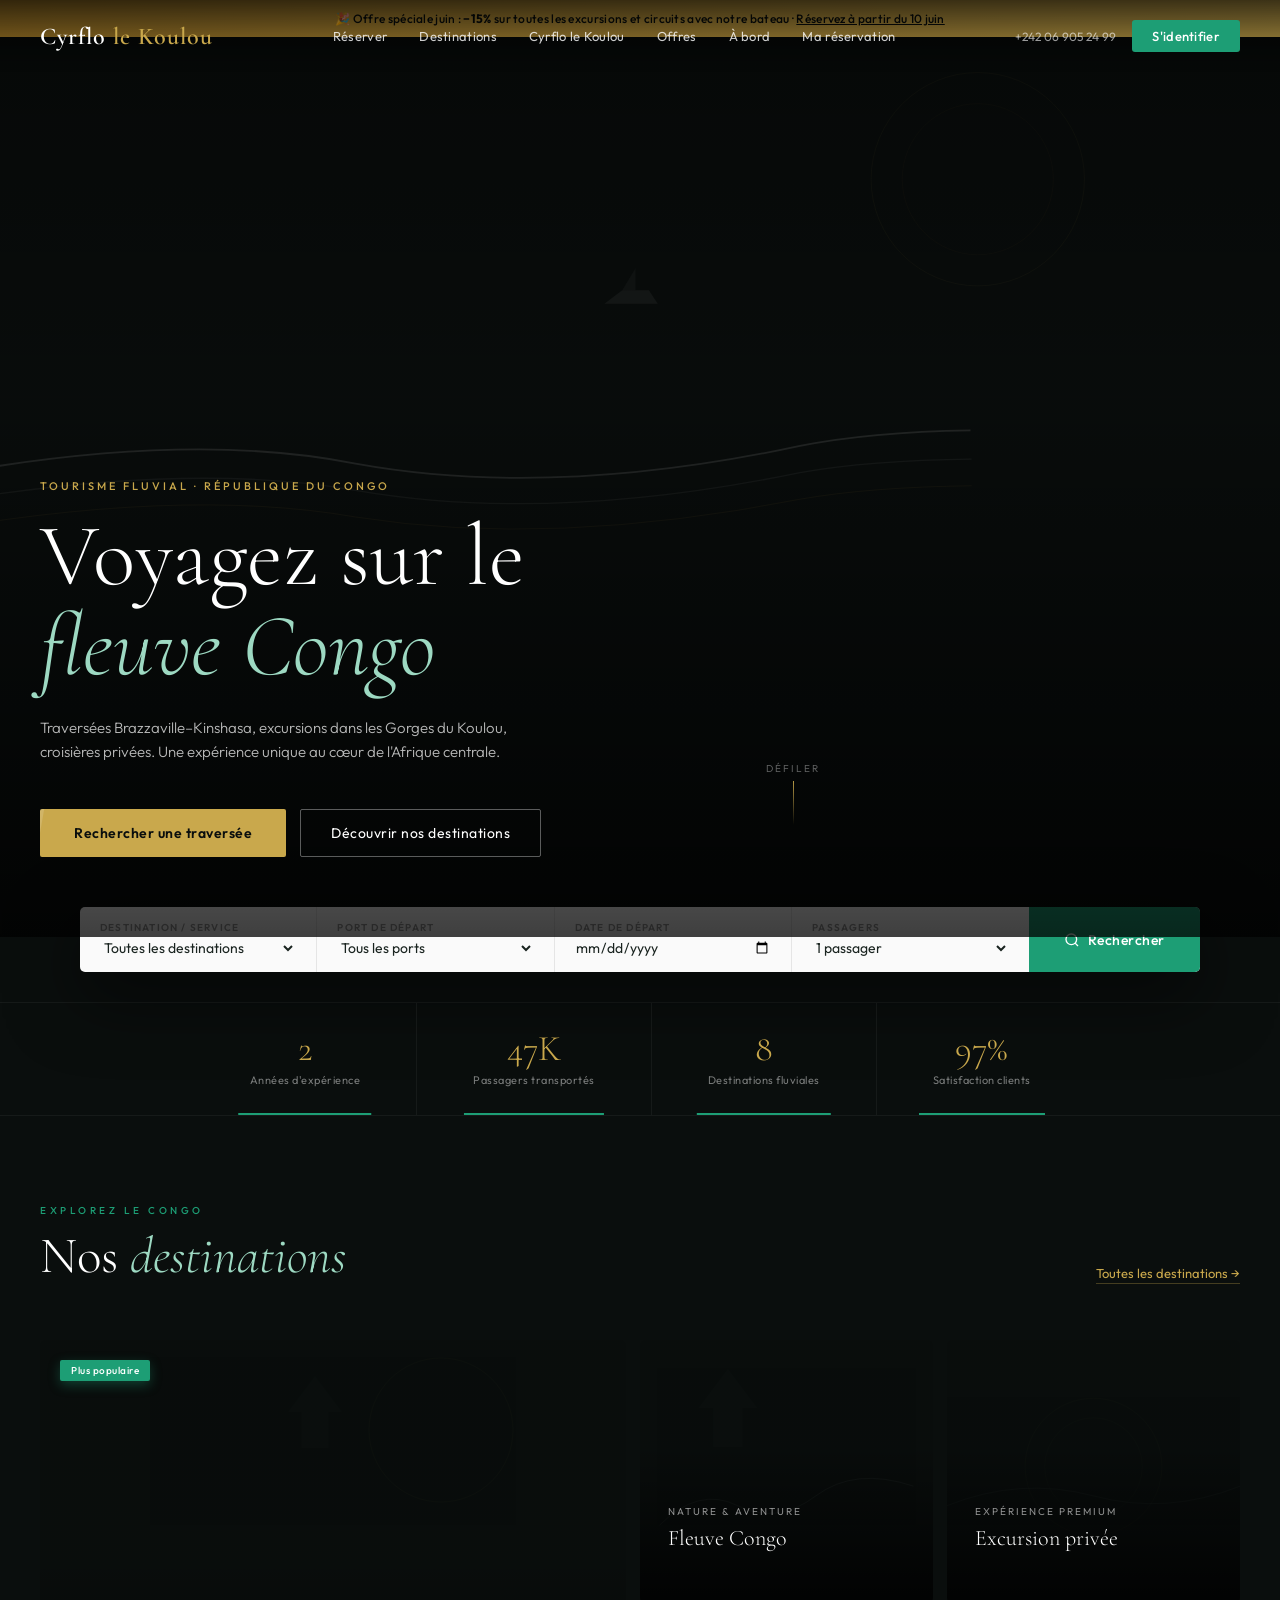
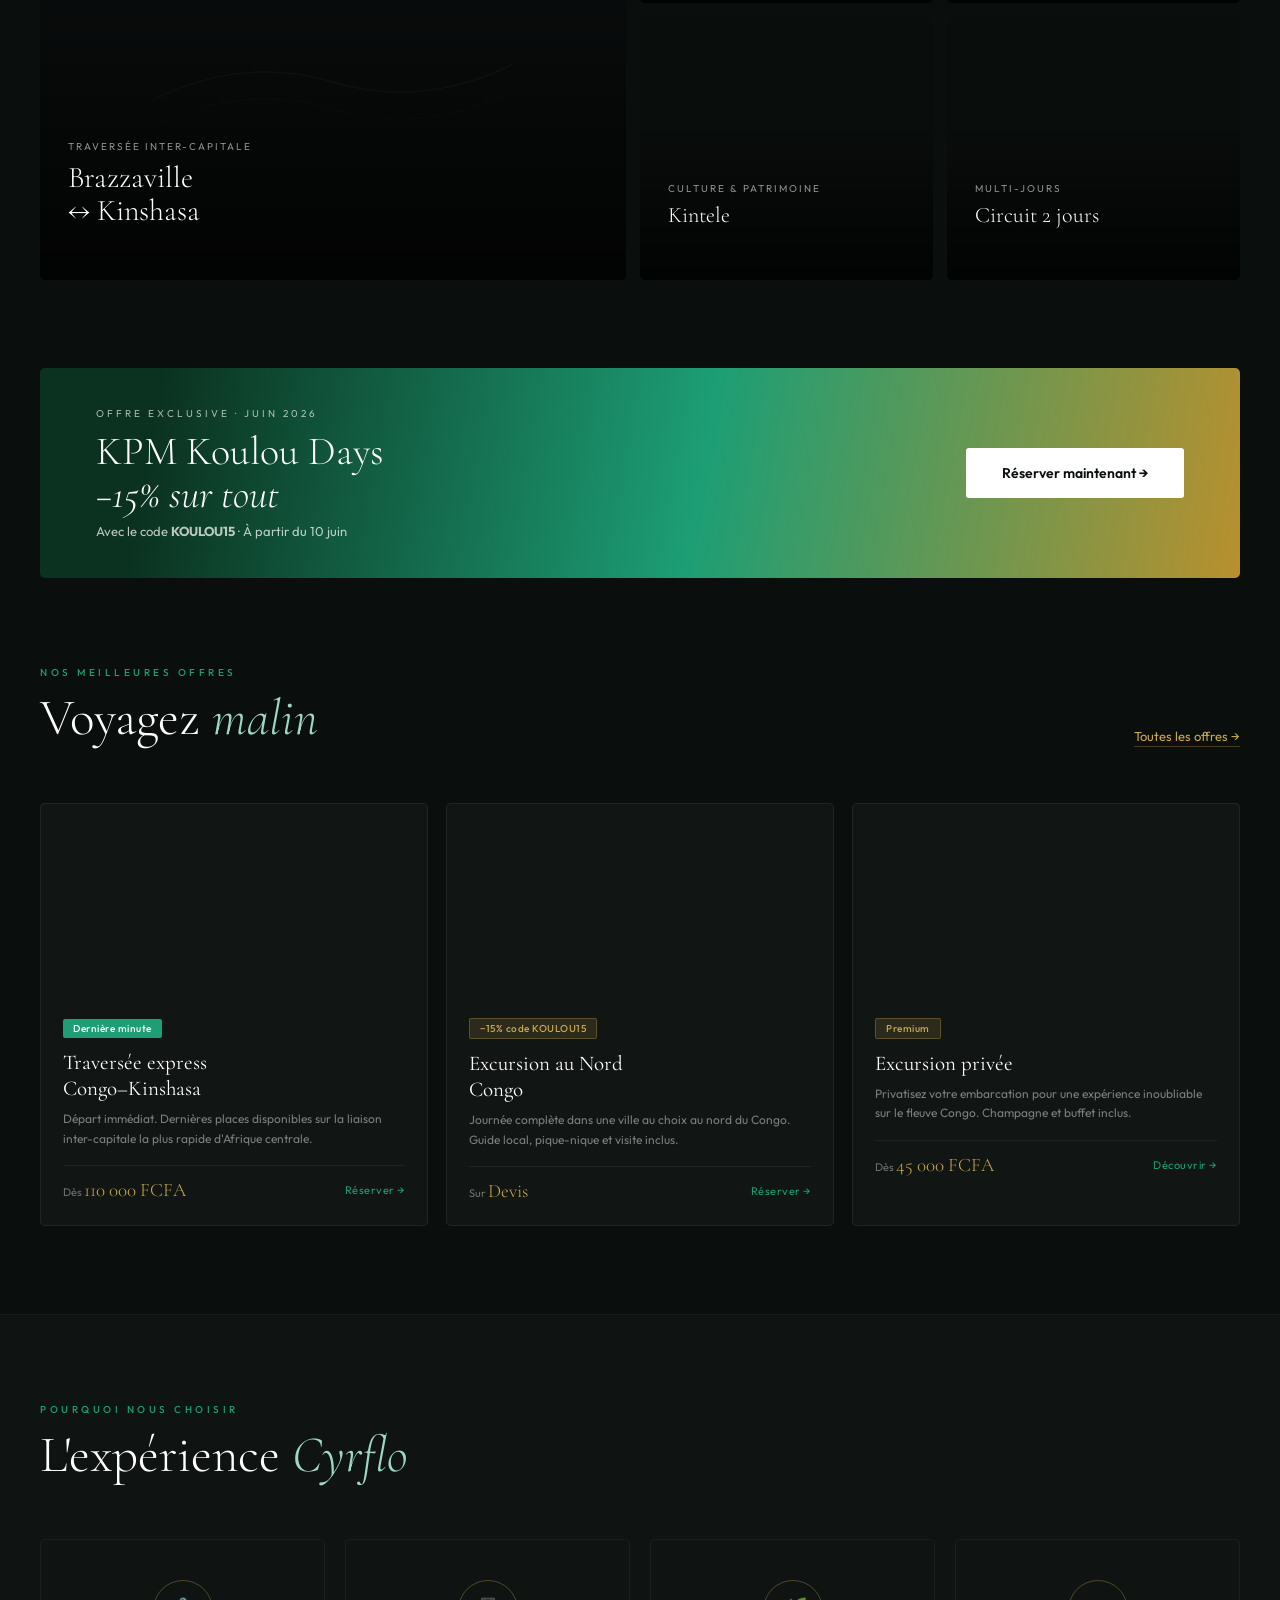
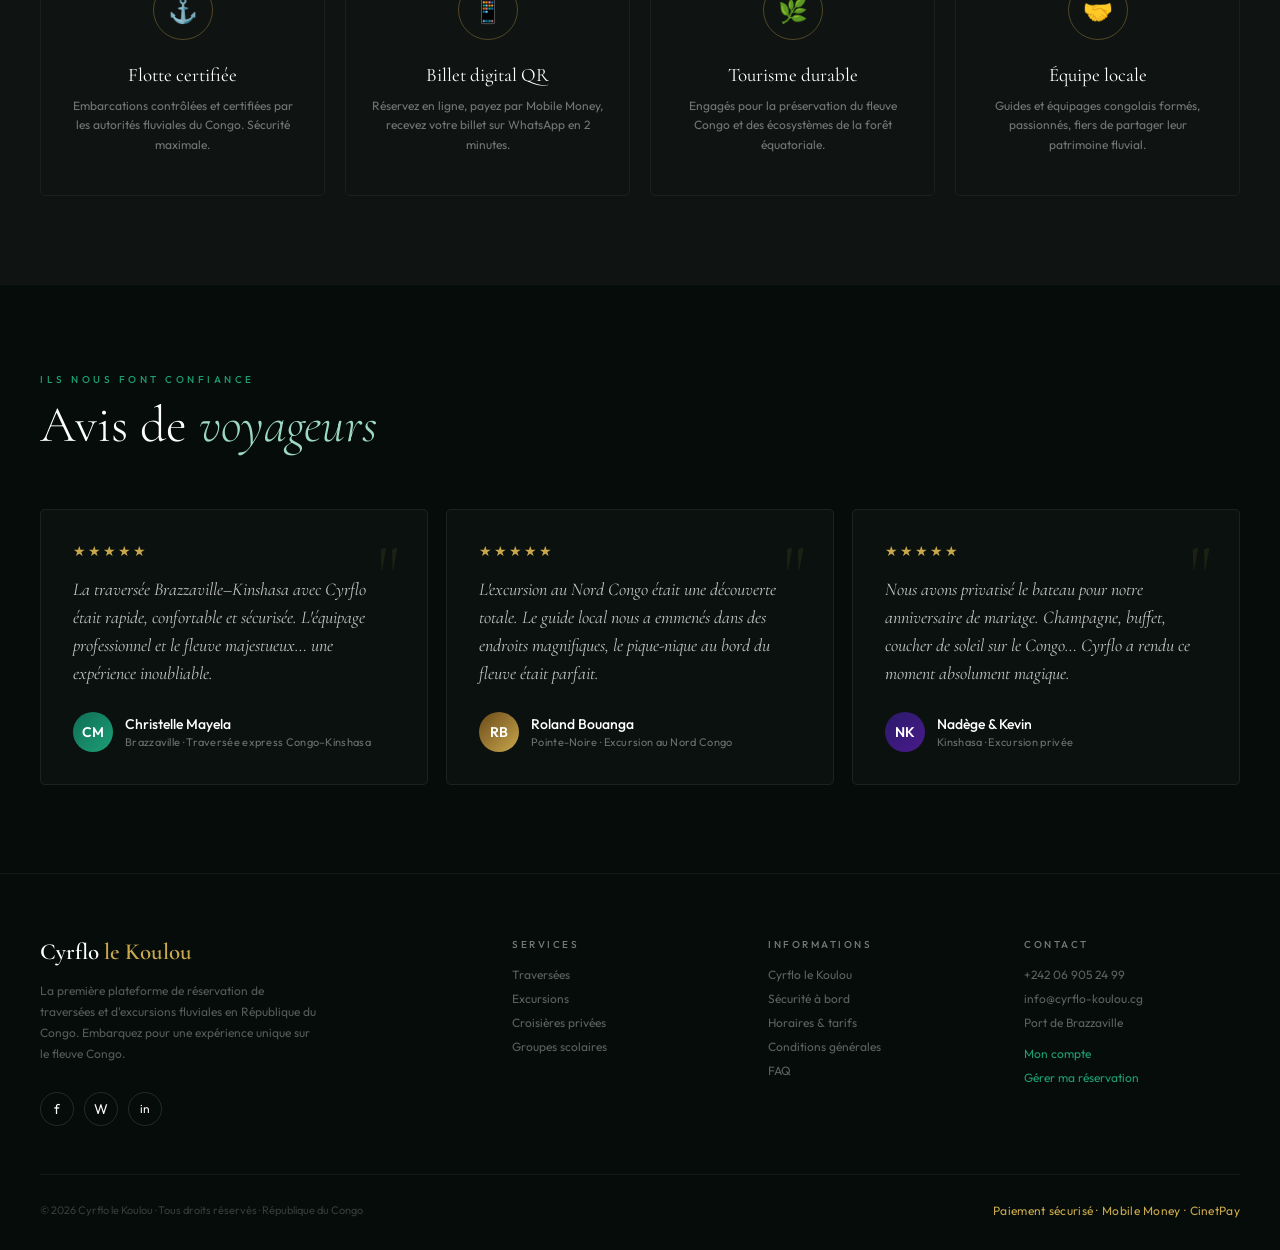
==== cyrflo_optimise.html @ 3a395dd5 "Add files via upload" ====
<!DOCTYPE html>
<html lang="fr">
<head>
<meta charset="UTF-8">
<meta name="viewport" content="width=device-width, initial-scale=1.0">
<title>Cyrflo le Koulou — Tourisme Fluvial · République du Congo</title>
<link href="https://fonts.googleapis.com/css2?family=Cormorant+Garamond:ital,wght@0,300;0,400;0,600;1,300;1,400&family=Outfit:wght@300;400;500;600&display=swap" rel="stylesheet">
<style>
:root {
  --green: #1D9E75;
  --green-dark: #0F6E56;
  --gold: #c9a84c;
  --gold-light: #e0bf6a;
  --dark: #0a0e0d;
  --darker: #060c09;
  --white: #ffffff;
  --muted: rgba(255,255,255,0.5);
}

*{margin:0;padding:0;box-sizing:border-box}
html{font-size:16px;scroll-behavior:smooth}
body{font-family:'Outfit',sans-serif;background:var(--dark);color:var(--white);overflow-x:hidden}

/* ── RIBBON ─────────────────────────────────────── */
.ribbon{
  background:linear-gradient(90deg,#a87e28,var(--gold),#a87e28);
  background-size:200% 100%;
  animation:ribbonShimmer 3s linear infinite;
  color:var(--dark);
  text-align:center;
  padding:11px;
  font-size:12px;
  font-weight:500;
  letter-spacing:0.3px;
}
.ribbon a{color:var(--dark);text-decoration:underline;cursor:pointer}
@keyframes ribbonShimmer{0%{background-position:200% 0}100%{background-position:-200% 0}}

/* ── NAV ─────────────────────────────────────────── */
.nav{
  position:fixed;top:0;left:0;right:0;z-index:100;
  display:flex;align-items:center;justify-content:space-between;
  padding:0 2.5rem;height:72px;
  background:linear-gradient(to bottom,rgba(0,0,0,0.7) 0%,transparent 100%);
  transition:background 0.4s, backdrop-filter 0.4s;
}
.nav.scrolled{background:rgba(10,14,13,0.96);backdrop-filter:blur(14px);-webkit-backdrop-filter:blur(14px);border-bottom:1px solid rgba(255,255,255,0.07)}
.nav-logo{font-family:'Cormorant Garamond',serif;font-size:24px;font-weight:600;letter-spacing:1px;color:#fff}
.nav-logo span{color:var(--gold)}
.nav-links{display:flex;gap:2rem}
.nav-link{
  color:rgba(255,255,255,0.8);font-size:13px;font-weight:400;cursor:pointer;
  letter-spacing:0.3px;border:none;background:none;padding:6px 0;
  position:relative;font-family:'Outfit',sans-serif;
  transition:color 0.2s;
}
.nav-link::after{
  content:'';position:absolute;bottom:0;left:0;right:0;
  height:1px;background:var(--gold);
  transform:scaleX(0);transform-origin:left;
  transition:transform 0.25s ease;
}
.nav-link:hover{color:#fff}
.nav-link:hover::after{transform:scaleX(1)}
.nav-right{display:flex;align-items:center;gap:1rem}
.nav-cta{
  background:var(--green);color:#fff;border:none;
  padding:8px 20px;border-radius:3px;font-size:13px;font-weight:500;
  cursor:pointer;font-family:'Outfit',sans-serif;letter-spacing:0.3px;
  transition:background 0.2s, transform 0.15s;
}
.nav-cta:hover{background:var(--green-dark);transform:translateY(-1px)}
.nav-tel{color:rgba(255,255,255,0.6);font-size:12px}

/* ── HERO ────────────────────────────────────────── */
.hero{
  position:relative;height:100vh;min-height:640px;
  display:flex;flex-direction:column;justify-content:flex-end;
  padding-bottom:5rem;overflow:hidden;
}



/* soft fade on left edge to blend into green */


.hero-bg{
  position:absolute;inset:0;
  background-image:url("images/image_07.png");
  background-size:cover;
  background-position:center 40%;
  z-index:0;
}

/* Animated noise/grain overlay */
.hero-grain{
  position:absolute;inset:0;z-index:1;opacity:0.04;
  background-image:url("images/bg_pattern_1.svg");
  animation:grainAnim 0.4s steps(1) infinite;
}
@keyframes grainAnim{
  0%{transform:translate(0,0)}
  10%{transform:translate(-2%,-3%)}
  20%{transform:translate(3%,1%)}
  30%{transform:translate(-1%,4%)}
  40%{transform:translate(4%,-2%)}
  50%{transform:translate(-3%,3%)}
  60%{transform:translate(2%,-4%)}
  70%{transform:translate(-4%,2%)}
  80%{transform:translate(3%,-1%)}
  90%{transform:translate(-2%,4%)}
  100%{transform:translate(0,0)}
}

/* Animated SVG river lines */
.hero-rivers{position:absolute;inset:0;z-index:1;pointer-events:none}
.river-path{
  stroke-dasharray:1200;
  stroke-dashoffset:1200;
  animation:drawRiver 3s ease forwards;
}
.river-path:nth-child(2){animation-delay:0.4s}
.river-path:nth-child(3){animation-delay:0.8s}
@keyframes drawRiver{to{stroke-dashoffset:0}}

.hero-overlay{
  position:absolute;inset:0;z-index:2;
  background:linear-gradient(to bottom,rgba(0,0,0,0.4) 0%,rgba(0,0,0,0.15) 40%,rgba(0,0,0,0.75) 100%);
}

/* Floating particles */
.particles{position:absolute;inset:0;z-index:2;pointer-events:none;overflow:hidden}
.particle{
  position:absolute;border-radius:50%;
  background:var(--gold);opacity:0;
  animation:floatUp var(--dur,8s) ease-in var(--delay,0s) infinite;
}
@keyframes floatUp{
  0%{opacity:0;transform:translateY(0) scale(0)}
  10%{opacity:0.6}
  90%{opacity:0.1}
  100%{opacity:0;transform:translateY(-100vh) scale(1.5)}
}


.hero-content{position:relative;z-index:3;padding:0 2.5rem;max-width:860px}
.hero-photo-col img{
  width:100%;height:100%;object-fit:cover;object-position:center 20%;
  display:block;
}
.hero-photo-col::before{
  content:'';position:absolute;inset:0;z-index:1;
  background:linear-gradient(to right, rgba(7,25,15,0.85) 0%, rgba(7,25,15,0.1) 35%, transparent 100%);
}
.hero-photo-col::after{
  content:'';position:absolute;inset:0;z-index:1;
  background:linear-gradient(to bottom, rgba(7,25,15,0.4) 0%, transparent 30%, rgba(7,25,15,0.55) 100%);
}

.hero-eyebrow{
  font-size:11px;font-weight:500;letter-spacing:3px;text-transform:uppercase;
  color:var(--gold);margin-bottom:1.2rem;
  opacity:0;animation:fadeUp 0.8s 0.3s ease forwards;
}
.hero-title{
  font-family:'Cormorant Garamond',serif;
  font-size:clamp(48px,7vw,88px);font-weight:300;line-height:1.02;
  color:#fff;margin-bottom:1.5rem;
  opacity:0;animation:fadeUp 0.9s 0.5s ease forwards;
}
.hero-title em{font-style:italic;color:#9dd9c2}
.hero-sub{
  font-size:15px;color:rgba(255,255,255,0.72);font-weight:300;
  margin-bottom:2.75rem;max-width:500px;line-height:1.65;
  opacity:0;animation:fadeUp 0.9s 0.7s ease forwards;
}
.hero-btns{
  display:flex;gap:14px;align-items:center;
  opacity:0;animation:fadeUp 0.9s 0.9s ease forwards;
}
.btn-hero-primary{
  background:var(--gold);color:var(--dark);border:none;
  padding:15px 34px;font-size:14px;font-weight:600;cursor:pointer;
  font-family:'Outfit',sans-serif;letter-spacing:0.5px;
  border-radius:2px;transition:all 0.25s;position:relative;overflow:hidden;
}
.btn-hero-primary::before{
  content:'';position:absolute;inset:0;
  background:rgba(255,255,255,0.15);
  transform:translateX(-100%) skewX(-10deg);
  transition:transform 0.35s ease;
}
.btn-hero-primary:hover::before{transform:translateX(110%) skewX(-10deg)}
.btn-hero-primary:hover{background:var(--gold-light);transform:translateY(-2px);box-shadow:0 8px 24px rgba(201,168,76,0.35)}
.btn-hero-ghost{
  background:transparent;color:#fff;
  border:1px solid rgba(255,255,255,0.35);
  padding:14px 30px;font-size:14px;font-weight:400;cursor:pointer;
  font-family:'Outfit',sans-serif;letter-spacing:0.5px;
  border-radius:2px;transition:all 0.25s;
}
.btn-hero-ghost:hover{border-color:#fff;background:rgba(255,255,255,0.07);transform:translateY(-2px)}

@keyframes fadeUp{from{opacity:0;transform:translateY(24px)}to{opacity:1;transform:translateY(0)}}

.scroll-hint{
  position:absolute;bottom:2rem;right:2.5rem;z-index:4;
  display:flex;flex-direction:column;align-items:center;gap:6px;
  color:rgba(255,255,255,0.35);font-size:10px;letter-spacing:2px;text-transform:uppercase;
  animation:fadeUp 1s 1.2s ease both;
}
.scroll-line{
  width:1px;height:44px;
  background:linear-gradient(to bottom,rgba(201,168,76,0.9),transparent);
  animation:scrollAnim 2s ease-in-out infinite;
}
@keyframes scrollAnim{
  0%{transform:scaleY(0);transform-origin:top}
  49%{transform:scaleY(1);transform-origin:top}
  50%{transform:scaleY(1);transform-origin:bottom}
  100%{transform:scaleY(0);transform-origin:bottom}
}

/* ── SEARCH BAR ──────────────────────────────────── */
#searchSection{background:var(--dark);padding:0 2.5rem}
.search-wrap{transform:translateY(-30px)}
.search-bar{
  background:rgba(255,255,255,0.98);border-radius:5px;
  display:flex;align-items:stretch;overflow:hidden;
  box-shadow:0 24px 70px rgba(0,0,0,0.55);
}
.search-field{
  flex:1;display:flex;flex-direction:column;padding:14px 20px;
  border-right:1px solid #e5e5e5;cursor:pointer;
  transition:background 0.15s;
}
.search-field:hover{background:#f5faf8}
.search-field:last-of-type{border-right:none}
.sf-label{font-size:10px;font-weight:600;letter-spacing:1.2px;text-transform:uppercase;color:#999;margin-bottom:4px}
.sf-value{font-size:14px;color:#1a2420;font-weight:400}
.sf-value.placeholder{color:#bbb}
.sf-select{
  background:none;border:none;font-size:14px;color:#1a2420;
  font-family:'Outfit',sans-serif;width:100%;cursor:pointer;outline:none;padding:0;
}
.sf-select option{color:#1a2420}
.search-btn{
  background:var(--green);color:#fff;border:none;
  padding:0 2.2rem;font-size:14px;font-weight:500;cursor:pointer;
  font-family:'Outfit',sans-serif;letter-spacing:0.5px;
  display:flex;align-items:center;gap:8px;
  transition:background 0.2s;white-space:nowrap;
}
.search-btn:hover{background:var(--green-dark)}
.search-btn svg{width:16px;height:16px}

/* ── STATS BAR ───────────────────────────────────── */
.stats-bar{
  background:var(--dark);
  border-top:1px solid rgba(255,255,255,0.05);
  border-bottom:1px solid rgba(255,255,255,0.05);
  display:flex;justify-content:center;
}
.stat-item{
  padding:1.75rem 3.5rem;display:flex;flex-direction:column;align-items:center;
  border-right:1px solid rgba(255,255,255,0.05);
  position:relative;
}
.stat-item:last-child{border-right:none}
.stat-item::before{
  content:'';position:absolute;bottom:0;left:50%;transform:translateX(-50%);
  width:0;height:2px;background:var(--green);
  transition:width 0.6s 0.2s ease;
}
.stat-item.visible::before{width:60%}
.stat-n{
  font-family:'Cormorant Garamond',serif;
  font-size:36px;font-weight:300;color:var(--gold);line-height:1;
}
.stat-l{font-size:11px;color:rgba(255,255,255,0.45);margin-top:6px;letter-spacing:0.5px}

/* ── SECTIONS ────────────────────────────────────── */
.section{padding:5.5rem 2.5rem}
.section-header{display:flex;justify-content:space-between;align-items:flex-end;margin-bottom:3.5rem}
.section-eyebrow{
  font-size:10px;font-weight:500;letter-spacing:3.5px;text-transform:uppercase;
  color:var(--green);margin-bottom:12px;
}
.section-title{
  font-family:'Cormorant Garamond',serif;
  font-size:clamp(34px,4vw,52px);font-weight:300;color:#fff;line-height:1.08;
}
.section-title em{font-style:italic;color:#9dd9c2}
.see-all{
  color:var(--gold);font-size:13px;cursor:pointer;background:none;
  border:none;border-bottom:1px solid rgba(201,168,76,0.3);
  padding-bottom:2px;font-family:'Outfit',sans-serif;
  transition:all 0.2s;white-space:nowrap;
}
.see-all:hover{color:var(--gold-light);border-bottom-color:rgba(201,168,76,0.7)}

/* ── DESTINATION CARDS ───────────────────────────── */
.dest-grid{
  display:grid;
  grid-template-columns:2fr 1fr 1fr;
  grid-template-rows:auto auto;
  gap:14px;
}
.dest-card{position:relative;overflow:hidden;border-radius:5px;cursor:pointer}
.dest-card.big{grid-row:1/3;min-height:540px}
.dest-card.small{min-height:260px}
.dest-bg{position:absolute;inset:0;transition:transform 0.7s ease}
.dest-card:hover .dest-bg{transform:scale(1.07)}
.dest-overlay{
  position:absolute;inset:0;
  background:linear-gradient(to top,rgba(0,0,0,0.82) 0%,rgba(0,0,0,0.08) 60%);
  transition:opacity 0.3s;
}
.dest-card:hover .dest-overlay{opacity:0.85}
.dest-content{position:absolute;bottom:0;left:0;right:0;padding:1.75rem;transition:transform 0.35s ease}
.dest-card:hover .dest-content{transform:translateY(-6px)}
.dest-label{font-size:10px;letter-spacing:2px;text-transform:uppercase;color:rgba(255,255,255,0.55);margin-bottom:8px}
.dest-name{font-family:'Cormorant Garamond',serif;font-size:30px;font-weight:300;color:#fff;line-height:1.1}
.dest-card.small .dest-name{font-size:22px}
.dest-price{
  font-size:12px;color:var(--gold);margin-top:10px;
  display:flex;align-items:center;gap:5px;
  opacity:0;transform:translateY(8px);
  transition:all 0.3s 0.05s;
}
.dest-card:hover .dest-price{opacity:1;transform:translateY(0)}
.dest-tag{
  position:absolute;top:1.25rem;left:1.25rem;
  background:var(--green);color:#fff;font-size:10px;font-weight:500;
  padding:4px 11px;border-radius:2px;letter-spacing:0.5px;
  box-shadow:0 4px 12px rgba(29,158,117,0.35);
}

/* Card gradient backgrounds */
.bg-traversee{background:linear-gradient(145deg,#071a11 0%,#1a6b4a 45%,#0f4a32 75%,#2d8a5e 100%)}
.bg-koulou{background:linear-gradient(145deg,#122a1c 0%,#2d5a3d 55%,#0a2a1e 100%)}
.bg-croisiere{background:linear-gradient(145deg,#0a1520 0%,#1a3a5e 55%,#0d2a4a 100%)}
.bg-kinshasa{background:linear-gradient(145deg,#231505 0%,#6b4a1a 55%,#4a2a0d 100%)}
.bg-circuits{background:linear-gradient(145deg,#160a22 0%,#4a1a6b 55%,#2a0d4a 100%)}
.card-deco{position:absolute;inset:0;opacity:0.12}

/* ── OFFERS ──────────────────────────────────────── */
.offers-grid{display:grid;grid-template-columns:repeat(3,1fr);gap:18px}
.offer-card{
  background:rgba(255,255,255,0.03);
  border:1px solid rgba(255,255,255,0.07);
  border-radius:5px;overflow:hidden;cursor:pointer;
  transition:all 0.3s;
}
.offer-card:hover{
  border-color:rgba(201,168,76,0.35);
  transform:translateY(-5px);
  box-shadow:0 16px 48px rgba(0,0,0,0.4);
  background:rgba(255,255,255,0.05);
}
.offer-img{height:190px;position:relative;overflow:hidden}
.offer-img-inner{
  position:absolute;inset:0;
  transition:transform 0.6s ease;
}
.offer-card:hover .offer-img-inner{transform:scale(1.06)}
.offer-body{padding:1.4rem}
.offer-badge{
  display:inline-block;background:var(--green);color:#fff;
  font-size:10px;font-weight:500;padding:3px 10px;border-radius:2px;
  letter-spacing:0.5px;margin-bottom:12px;
}
.offer-badge.gold{background:rgba(201,168,76,0.15);color:var(--gold);border:1px solid rgba(201,168,76,0.3)}
.offer-title{
  font-family:'Cormorant Garamond',serif;font-size:21px;font-weight:400;
  color:#fff;margin-bottom:7px;line-height:1.25;
}
.offer-desc{font-size:12px;color:rgba(255,255,255,0.45);line-height:1.6;margin-bottom:1.1rem}
.offer-footer{
  display:flex;justify-content:space-between;align-items:center;
  border-top:1px solid rgba(255,255,255,0.06);padding-top:12px;
}
.offer-price{font-size:11px;color:rgba(255,255,255,0.4)}
.offer-price strong{font-size:19px;color:var(--gold);font-family:'Cormorant Garamond',serif;font-weight:300}
.offer-link{
  font-size:11px;color:var(--green);letter-spacing:0.5px;cursor:pointer;
  transition:letter-spacing 0.2s;
}
.offer-card:hover .offer-link{letter-spacing:1px}

/* ── EXPERIENCE SECTION ──────────────────────────── */
.exp-section{
  padding:5.5rem 2.5rem;
  background:rgba(255,255,255,0.02);
  border-top:1px solid rgba(255,255,255,0.04);
}
.exp-grid{display:grid;grid-template-columns:repeat(4,1fr);gap:20px;margin-top:3.5rem}
.exp-item{
  text-align:center;padding:2.5rem 1.5rem;
  border:1px solid rgba(255,255,255,0.05);border-radius:5px;
  transition:all 0.3s;position:relative;overflow:hidden;
}
.exp-item::before{
  content:'';position:absolute;bottom:0;left:0;right:0;
  height:2px;background:linear-gradient(90deg,transparent,var(--green),transparent);
  transform:scaleX(0);transition:transform 0.4s ease;
}
.exp-item:hover{
  background:rgba(29,158,117,0.04);
  border-color:rgba(29,158,117,0.2);
  transform:translateY(-4px);
}
.exp-item:hover::before{transform:scaleX(1)}
.exp-icon{
  width:60px;height:60px;
  border:1px solid rgba(201,168,76,0.35);border-radius:50%;
  display:flex;align-items:center;justify-content:center;
  margin:0 auto 1.4rem;font-size:24px;
  transition:border-color 0.3s, transform 0.3s;
}
.exp-item:hover .exp-icon{border-color:rgba(201,168,76,0.7);transform:rotate(5deg) scale(1.05)}
.exp-title{font-family:'Cormorant Garamond',serif;font-size:19px;font-weight:400;color:#fff;margin-bottom:10px}
.exp-text{font-size:12px;color:rgba(255,255,255,0.42);line-height:1.65}

/* ── PROMO BANNER ────────────────────────────────── */
.promo-banner{
  margin:0 2.5rem;border-radius:5px;overflow:hidden;
  position:relative;height:210px;
  display:flex;align-items:center;justify-content:space-between;padding:0 3.5rem;
}
.promo-bg{
  position:absolute;inset:0;
  background:linear-gradient(100deg,#0b3220 10%,var(--green) 55%,#b8902e);
}
.promo-bg::after{
  content:'';position:absolute;inset:0;
  background:url("images/bg_pattern_2.svg") center/cover;
}
.promo-content{position:relative;z-index:1}
.promo-label{font-size:10px;letter-spacing:3px;text-transform:uppercase;color:rgba(255,255,255,0.65);margin-bottom:10px}
.promo-title{font-family:'Cormorant Garamond',serif;font-size:40px;font-weight:300;color:#fff;line-height:1.08}
.promo-title em{font-style:italic}
.promo-sub{font-size:13px;color:rgba(255,255,255,0.72);margin-top:7px}
.promo-cta{
  position:relative;z-index:1;background:#fff;color:var(--dark);border:none;
  padding:16px 36px;font-size:14px;font-weight:600;cursor:pointer;
  font-family:'Outfit',sans-serif;border-radius:3px;white-space:nowrap;
  transition:all 0.25s;
}
.promo-cta:hover{background:#f0f0f0;transform:translateY(-2px);box-shadow:0 8px 24px rgba(0,0,0,0.2)}

/* ── TESTIMONIALS (NEW) ──────────────────────────── */
.testimonials{padding:5.5rem 2.5rem;background:var(--darker);border-top:1px solid rgba(255,255,255,0.04)}
.testi-grid{display:grid;grid-template-columns:repeat(3,1fr);gap:18px;margin-top:3.5rem}
.testi-card{
  padding:2rem;
  border:1px solid rgba(255,255,255,0.07);
  border-radius:5px;
  background:rgba(255,255,255,0.025);
  position:relative;
  transition:all 0.3s;
}
.testi-card:hover{border-color:rgba(201,168,76,0.2);background:rgba(255,255,255,0.04)}
.testi-stars{color:var(--gold);font-size:14px;letter-spacing:2px;margin-bottom:1rem}
.testi-text{
  font-family:'Cormorant Garamond',serif;font-style:italic;
  font-size:18px;color:rgba(255,255,255,0.75);line-height:1.55;margin-bottom:1.5rem;
}
.testi-quote-mark{
  position:absolute;top:1.5rem;right:1.75rem;
  font-family:'Cormorant Garamond',serif;font-size:80px;font-weight:300;
  color:rgba(201,168,76,0.1);line-height:1;
}
.testi-author{display:flex;align-items:center;gap:12px}
.testi-avatar{
  width:40px;height:40px;border-radius:50%;
  background:linear-gradient(135deg,var(--green-dark),var(--green));
  display:flex;align-items:center;justify-content:center;
  font-weight:600;font-size:14px;flex-shrink:0;
}
.testi-name{font-size:14px;color:#fff;font-weight:500}
.testi-from{font-size:11px;color:rgba(255,255,255,0.4);margin-top:2px;letter-spacing:0.3px}

/* ── FOOTER ──────────────────────────────────────── */
.footer{background:var(--darker);border-top:1px solid rgba(255,255,255,0.05);padding:4rem 2.5rem 2rem}
.footer-top{display:grid;grid-template-columns:2fr 1fr 1fr 1fr;gap:2.5rem;margin-bottom:3rem}
.footer-logo{font-family:'Cormorant Garamond',serif;font-size:23px;font-weight:600;color:#fff;margin-bottom:14px}
.footer-logo span{color:var(--gold)}
.footer-desc{font-size:12px;color:rgba(255,255,255,0.32);line-height:1.75;margin-bottom:1.75rem;max-width:280px}
.footer-social{display:flex;gap:10px}
.social-btn{
  width:34px;height:34px;border:1px solid rgba(255,255,255,0.12);border-radius:50%;
  display:flex;align-items:center;justify-content:center;cursor:pointer;
  font-size:14px;transition:all 0.2s;
}
.social-btn:hover{border-color:rgba(201,168,76,0.5);color:var(--gold);background:rgba(201,168,76,0.05)}
.footer-col-title{
  font-size:10px;font-weight:500;letter-spacing:2.5px;text-transform:uppercase;
  color:rgba(255,255,255,0.45);margin-bottom:16px;
}
.footer-link{
  display:block;font-size:12px;color:rgba(255,255,255,0.35);
  margin-bottom:9px;cursor:pointer;transition:color 0.2s;
}
.footer-link:hover{color:rgba(255,255,255,0.75)}
.footer-bottom{
  border-top:1px solid rgba(255,255,255,0.05);
  padding-top:1.75rem;display:flex;justify-content:space-between;align-items:center;
}
.footer-legal{font-size:11px;color:rgba(255,255,255,0.2)}
.footer-payment{font-size:12px;color:var(--gold);letter-spacing:0.3px}

/* ── SCROLL REVEAL ───────────────────────────────── */
.reveal{
  opacity:0;transform:translateY(30px);
  transition:opacity 0.65s ease, transform 0.65s ease;
}
.reveal.visible{opacity:1;transform:translateY(0)}
.reveal-delay-1{transition-delay:0.1s}
.reveal-delay-2{transition-delay:0.2s}
.reveal-delay-3{transition-delay:0.3s}

/* ── MOBILE MENU BTN (shows on small screens) ─────── */
.mobile-menu-btn{
  display:none;background:none;border:1px solid rgba(255,255,255,0.2);
  color:#fff;padding:6px 12px;border-radius:3px;cursor:pointer;font-family:'Outfit',sans-serif;font-size:13px;
}

@media(max-width:900px){
  .nav-links{display:none}
  .hero{flex-direction:column}
  










.offer-tab.active 



/* RIGHT CAROUSEL */














@media(max-width:900px){
  
  
  
  
}
</style>
</head>
<body>

<!-- RIBBON -->
<div class="ribbon">
  🎉 Offre spéciale juin : <strong>−15%</strong> sur toutes les excursions et circuits avec notre bateau · <a href="#">Réservez à partir du 10 juin</a>
</div>

<!-- NAV -->
<nav class="nav" id="mainNav">
  <div class="nav-logo">Cyrflo <span>le Koulou</span></div>
  <div class="nav-links">
    <button class="nav-link">Réserver</button>
    <button class="nav-link">Destinations</button>
    <button class="nav-link">Cyrflo le Koulou</button>
    <button class="nav-link">Offres</button>
    <button class="nav-link">À bord</button>
    <button class="nav-link">Ma réservation</button>
  </div>
  <div class="nav-right">
    <span class="nav-tel">+242 06 905 24 99</span>
    <button class="nav-cta">S'identifier</button>
    <button class="mobile-menu-btn">Menu</button>
  </div>
</nav>

<!-- HERO -->
<section class="hero" id="hero">
  <div class="hero-bg"></div>
  <div class="hero-grain"></div>

  <!-- Animated rivers -->
  <svg class="hero-rivers" viewBox="0 0 1440 700" preserveAspectRatio="xMidYMid slice" fill="none" xmlns="http://www.w3.org/2000/svg">
    <path class="river-path" d="M-100 500 Q200 440 400 480 Q620 520 900 460 Q1100 420 1540 470" stroke="rgba(255,255,255,0.12)" stroke-width="2" fill="none"/>
    <path class="river-path" d="M-100 530 Q200 475 400 510 Q620 548 900 490 Q1100 455 1540 500" stroke="rgba(255,255,255,0.06)" stroke-width="1.5" fill="none"/>
    <path class="river-path" d="M-100 560 Q200 505 400 540 Q620 575 900 520 Q1100 485 1540 530" stroke="rgba(201,168,76,0.08)" stroke-width="1" fill="none"/>
    <!-- Decorative circles -->
    <circle cx="1100" cy="160" r="120" stroke="rgba(201,168,76,0.06)" stroke-width="1" fill="none"/>
    <circle cx="1100" cy="160" r="85" stroke="rgba(201,168,76,0.04)" stroke-width="1" fill="none"/>
    <!-- Small boat silhouette -->
    <path d="M680 300 L700 285 L730 285 L740 300 Z" fill="rgba(255,255,255,0.06)"/>
    <path d="M700 285 L715 260 L715 285Z" fill="rgba(255,255,255,0.04)"/>
  </svg>

  <!-- Floating particles -->
  <div class="particles" id="particles"></div>

  <div class="hero-overlay"></div>

  <div class="hero-content">
    <div class="hero-eyebrow">Tourisme fluvial · République du Congo</div>
    <h1 class="hero-title">Voyagez sur le<br><em>fleuve Congo</em></h1>
    <p class="hero-sub">Traversées Brazzaville–Kinshasa, excursions dans les Gorges du Koulou, croisières privées. Une expérience unique au cœur de l'Afrique centrale.</p>
    <div class="hero-btns">
      <button class="btn-hero-primary" onclick="document.getElementById('searchSection').scrollIntoView({behavior:'smooth'})">Rechercher une traversée</button>
      <button class="btn-hero-ghost">Découvrir nos destinations</button>
    </div>
    <div class="scroll-hint" style="position:absolute;bottom:2rem;right:2.5rem">
      <span>Défiler</span>
      <div class="scroll-line"></div>
    </div>
  </div>
</section>

<!-- SEARCH BAR -->
<div id="searchSection">
  <div class="search-wrap" style="padding:0 2.5rem">
    <div class="search-bar">
      <div class="search-field">
        <div class="sf-label">Destination / Service</div>
        <select class="sf-select">
          <option value="">Toutes les destinations</option>
          <option>Traversée Brazzaville–Kinshasa</option>
          <option>Excursion privée</option>
          <option>Croisière privée sur le Congo</option>
          <option>Circuit touristique 2 jours</option>
          <option>Kintele</option>
          <option>Maloukou</option>
          <option>Île Mbamou</option>
          <option>Oyo</option>
        </select>
      </div>
      <div class="search-field">
        <div class="sf-label">Port de départ</div>
        <select class="sf-select">
          <option>Tous les ports</option>
          <option>Port de Brazzaville</option>
          <option>Port de Kinshasa</option>
        </select>
      </div>
      <div class="search-field">
        <div class="sf-label">Date de départ</div>
        <input type="date" style="border:none;background:none;font-size:14px;color:#1a2420;font-family:'Outfit',sans-serif;width:100%;cursor:pointer;outline:none">
      </div>
      <div class="search-field">
        <div class="sf-label">Passagers</div>
        <select class="sf-select">
          <option>1 passager</option>
          <option>2 passagers</option>
          <option>3 passagers</option>
          <option>4 passagers</option>
          <option>5+ passagers</option>
          <option>Groupe / Scolaire</option>
        </select>
      </div>
      <button class="search-btn">
        <svg viewBox="0 0 24 24" fill="none" stroke="currentColor" stroke-width="2"><circle cx="11" cy="11" r="8"/><path d="m21 21-4.35-4.35"/></svg>
        Rechercher
      </button>
    </div>
  </div>
</div>

<!-- STATS -->
<div class="stats-bar">
  <div class="stat-item reveal">
    <div class="stat-n" data-target="2" data-suffix="">0</div>
    <div class="stat-l">Années d'expérience</div>
  </div>
  <div class="stat-item reveal reveal-delay-1">
    <div class="stat-n" data-target="48000" data-suffix="K" data-divide="1000">0</div>
    <div class="stat-l">Passagers transportés</div>
  </div>
  <div class="stat-item reveal reveal-delay-2">
    <div class="stat-n" data-target="8" data-suffix="">0</div>
    <div class="stat-l">Destinations fluviales</div>
  </div>
  <div class="stat-item reveal reveal-delay-3">
    <div class="stat-n" data-target="99" data-suffix="%">0</div>
    <div class="stat-l">Satisfaction clients</div>
  </div>
</div>

<!-- DESTINATIONS -->
<section class="section">
  <div class="section-header reveal">
    <div>
      <div class="section-eyebrow">Explorez le Congo</div>
      <h2 class="section-title">Nos <em>destinations</em></h2>
    </div>
    <button class="see-all">Toutes les destinations →</button>
  </div>
  <div class="dest-grid">
    <div class="dest-card big reveal" style="background:none"><div style="position:absolute;inset:0;background-image:url('images/image_01.jpeg');background-size:cover;background-position:center"></div>
      <div class="card-deco">
        <svg viewBox="0 0 400 600" fill="none" xmlns="http://www.w3.org/2000/svg" width="100%" height="100%">
          <path d="M0 400 Q100 350 200 380 Q300 410 400 360" stroke="white" stroke-width="1.5" fill="none" opacity="0.4"/>
          <path d="M0 430 Q100 380 200 410 Q300 440 400 390" stroke="white" stroke-width="1" fill="none" opacity="0.25"/>
          <circle cx="320" cy="100" r="80" stroke="rgba(201,168,76,0.2)" stroke-width="1" fill="none"/>
          <path d="M150 80 L180 40 L210 80 L195 80 L195 120 L165 120 L165 80Z" fill="rgba(255,255,255,0.06)"/>
        </svg>
      </div>
      <div class="dest-overlay"></div>
      <div class="dest-tag">Plus populaire</div>
      <div class="dest-content">
        <div class="dest-label">Traversée inter-capitale</div>
        <div class="dest-name">Brazzaville<br>↔ Kinshasa</div>
        <div class="dest-price">
          <svg width="10" height="10" viewBox="0 0 24 24" fill="none" stroke="currentColor" stroke-width="2"><path d="M12 2L15.09 8.26L22 9.27L17 14.14L18.18 21.02L12 17.77L5.82 21.02L7 14.14L2 9.27L8.91 8.26L12 2Z"/></svg>
          Dès 110 000 FCFA / personne
        </div>
      </div>
    </div>
    <div class="dest-card small reveal reveal-delay-1" style="background:none"><div style="position:absolute;inset:0;background-image:url('images/image_02.png');background-size:cover;background-position:center"></div>
      <div class="card-deco">
        <svg viewBox="0 0 300 250" fill="none" xmlns="http://www.w3.org/2000/svg" width="100%" height="100%">
          <path d="M20 180 Q60 140 100 160 Q140 180 180 150 Q220 120 280 140" stroke="white" stroke-width="1" fill="none" opacity="0.3"/>
          <path d="M60 60 L90 20 L120 60 L105 60 L105 100 L75 100 L75 60Z" fill="rgba(255,255,255,0.07)"/>
        </svg>
      </div>
      <div class="dest-overlay"></div>
      <div class="dest-content">
        <div class="dest-label">Nature & aventure</div>
        <div class="dest-name">Fleuve Congo</div>
        <div class="dest-price">Dès 15 000 FCFA</div>
      </div>
    </div>
    <div class="dest-card small reveal reveal-delay-2" style="background:none"><div style="position:absolute;inset:0;background-image:url('images/image_03.png');background-size:cover;background-position:center"></div>
      <div class="card-deco">
        <svg viewBox="0 0 300 250" fill="none" xmlns="http://www.w3.org/2000/svg" width="100%" height="100%">
          <circle cx="150" cy="120" r="70" stroke="rgba(201,168,76,0.15)" stroke-width="1" fill="none"/>
          <circle cx="150" cy="120" r="50" stroke="rgba(201,168,76,0.1)" stroke-width="1" fill="none"/>
          <path d="M0 160 Q75 130 150 150 Q225 170 300 140" stroke="white" stroke-width="1" fill="none" opacity="0.2"/>
        </svg>
      </div>
      <div class="dest-overlay"></div>
      <div class="dest-content">
        <div class="dest-label">Expérience premium</div>
        <div class="dest-name">Excursion privée</div>
        <div class="dest-price">Dès 45 000 FCFA</div>
      </div>
    </div>
    <div class="dest-card small reveal reveal-delay-1" style="background:none"><div style="position:absolute;inset:0;background-image:url('images/image_04.jpeg');background-size:cover;background-position:center top"></div>
      <div class="dest-overlay"></div>
      <div class="dest-content">
        <div class="dest-label">Culture & patrimoine</div>
        <div class="dest-name">Kintele</div>
        <div class="dest-price">Sur devis</div>
      </div>
    </div>
    <div class="dest-card small reveal reveal-delay-2" style="background:none"><div style="position:absolute;inset:0;background-image:url('images/image_05.webp');background-size:cover;background-position:center"></div>
      <div class="dest-overlay"></div>
      <div class="dest-content">
        <div class="dest-label">Multi-jours</div>
        <div class="dest-name">Circuit 2 jours</div>
        <div class="dest-price">Dès 35 000 FCFA</div>
      </div>
    </div>
  </div>
</section>

<!-- PROMO BANNER -->
<div class="promo-banner reveal">
  <div class="promo-bg"></div>
  <div class="promo-content">
    <div class="promo-label">Offre exclusive · Juin 2026</div>
    <div class="promo-title">KPM Koulou Days<br><em>−15% sur tout</em></div>
    <div class="promo-sub">Avec le code <strong>KOULOU15</strong> · À partir du 10 juin</div>
  </div>
  <button class="promo-cta">Réserver maintenant →</button>
</div>

<!-- OFFERS -->
<section class="section">
  <div class="section-header reveal">
    <div>
      <div class="section-eyebrow">Nos meilleures offres</div>
      <h2 class="section-title">Voyagez <em>malin</em></h2>
    </div>
    <button class="see-all">Toutes les offres →</button>
  </div>
  <div class="offers-grid">
    <div class="offer-card reveal">
      <div class="offer-img" style="background-image:url('images/image_01.jpeg');background-size:cover;background-position:center">
        <div class="offer-img-inner"></div>
      </div>
      <div class="offer-body">
        <span class="offer-badge">Dernière minute</span>
        <div class="offer-title">Traversée express<br>Congo–Kinshasa</div>
        <div class="offer-desc">Départ immédiat. Dernières places disponibles sur la liaison inter-capitale la plus rapide d'Afrique centrale.</div>
        <div class="offer-footer">
          <div class="offer-price">Dès <strong>110 000 FCFA</strong></div>
          <span class="offer-link">Réserver →</span>
        </div>
      </div>
    </div>
    <div class="offer-card reveal reveal-delay-1">
      <div class="offer-img" style="background-image:url('images/image_06.jpeg');background-size:cover;background-position:center">
        <div class="offer-img-inner"></div>
      </div>
      <div class="offer-body">
        <span class="offer-badge gold">−15% code KOULOU15</span>
        <div class="offer-title">Excursion au Nord<br>Congo</div>
        <div class="offer-desc">Journée complète dans une ville au choix au nord du Congo. Guide local, pique-nique et visite inclus.</div>
        <div class="offer-footer">
          <div class="offer-price">Sur <strong>Devis</strong></div>
          <span class="offer-link">Réserver →</span>
        </div>
      </div>
    </div>
    <div class="offer-card reveal reveal-delay-2">
      <div class="offer-img" style="background-image:url('images/image_05.webp');background-size:cover;background-position:center top">
        <div class="offer-img-inner"></div>
      </div>
      <div class="offer-body">
        <span class="offer-badge" style="background:rgba(201,168,76,0.15);color:var(--gold);border:1px solid rgba(201,168,76,0.3)">Premium</span>
        <div class="offer-title">Excursion privée</div>
        <div class="offer-desc">Privatisez votre embarcation pour une expérience inoubliable sur le fleuve Congo. Champagne et buffet inclus.</div>
        <div class="offer-footer">
          <div class="offer-price">Dès <strong>45 000 FCFA</strong></div>
          <span class="offer-link">Découvrir →</span>
        </div>
      </div>
    </div>
  </div>
</section>

<!-- EXPERIENCE -->
<section class="exp-section">
  <div style="max-width:600px">
    <div class="section-eyebrow">Pourquoi nous choisir</div>
    <h2 class="section-title">L'expérience <em>Cyrflo</em></h2>
  </div>
  <div class="exp-grid">
    <div class="exp-item reveal">
      <div class="exp-icon">⚓</div>
      <div class="exp-title">Flotte certifiée</div>
      <div class="exp-text">Embarcations contrôlées et certifiées par les autorités fluviales du Congo. Sécurité maximale.</div>
    </div>
    <div class="exp-item reveal reveal-delay-1">
      <div class="exp-icon">📱</div>
      <div class="exp-title">Billet digital QR</div>
      <div class="exp-text">Réservez en ligne, payez par Mobile Money, recevez votre billet sur WhatsApp en 2 minutes.</div>
    </div>
    <div class="exp-item reveal reveal-delay-2">
      <div class="exp-icon">🌿</div>
      <div class="exp-title">Tourisme durable</div>
      <div class="exp-text">Engagés pour la préservation du fleuve Congo et des écosystèmes de la forêt équatoriale.</div>
    </div>
    <div class="exp-item reveal reveal-delay-3">
      <div class="exp-icon">🤝</div>
      <div class="exp-title">Équipe locale</div>
      <div class="exp-text">Guides et équipages congolais formés, passionnés, fiers de partager leur patrimoine fluvial.</div>
    </div>
  </div>
</section>

<!-- TESTIMONIALS (NEW) -->
<section class="testimonials">
  <div class="section-header reveal">
    <div>
      <div class="section-eyebrow">Ils nous font confiance</div>
      <h2 class="section-title">Avis de <em>voyageurs</em></h2>
    </div>
  </div>
  <div class="testi-grid">
    <div class="testi-card reveal">
      <div class="testi-quote-mark">"</div>
      <div class="testi-stars">★★★★★</div>
      <div class="testi-text">La traversée Brazzaville–Kinshasa avec Cyrflo était rapide, confortable et sécurisée. L'équipage professionnel et le fleuve majestueux… une expérience inoubliable.</div>
      <div class="testi-author">
        <div class="testi-avatar">CM</div>
        <div>
          <div class="testi-name">Christelle Mayela</div>
          <div class="testi-from">Brazzaville · Traversée express Congo–Kinshasa</div>
        </div>
      </div>
    </div>
    <div class="testi-card reveal reveal-delay-1">
      <div class="testi-quote-mark">"</div>
      <div class="testi-stars">★★★★★</div>
      <div class="testi-text">L'excursion au Nord Congo était une découverte totale. Le guide local nous a emmenés dans des endroits magnifiques, le pique-nique au bord du fleuve était parfait.</div>
      <div class="testi-author">
        <div class="testi-avatar" style="background:linear-gradient(135deg,#6b4a1a,#c9a84c)">RB</div>
        <div>
          <div class="testi-name">Roland Bouanga</div>
          <div class="testi-from">Pointe-Noire · Excursion au Nord Congo</div>
        </div>
      </div>
    </div>
    <div class="testi-card reveal reveal-delay-2">
      <div class="testi-quote-mark">"</div>
      <div class="testi-stars">★★★★★</div>
      <div class="testi-text">Nous avons privatisé le bateau pour notre anniversaire de mariage. Champagne, buffet, coucher de soleil sur le Congo… Cyrflo a rendu ce moment absolument magique.</div>
      <div class="testi-author">
        <div class="testi-avatar" style="background:linear-gradient(135deg,#2a1a6b,#4a1a8b)">NK</div>
        <div>
          <div class="testi-name">Nadège & Kevin</div>
          <div class="testi-from">Kinshasa · Excursion privée</div>
        </div>
      </div>
    </div>
  </div>
</section>

<!-- FOOTER -->
<footer class="footer">
  <div class="footer-top">
    <div>
      <div class="footer-logo">Cyrflo <span>le Koulou</span></div>
      <div class="footer-desc">La première plateforme de réservation de traversées et d'excursions fluviales en République du Congo. Embarquez pour une expérience unique sur le fleuve Congo.</div>
      <div class="footer-social">
        <div class="social-btn">f</div>
        <div class="social-btn">W</div>
        <div class="social-btn" style="font-size:12px">in</div>
      </div>
    </div>
    <div>
      <div class="footer-col-title">Services</div>
      <span class="footer-link">Traversées</span>
      <span class="footer-link">Excursions</span>
      <span class="footer-link">Croisières privées</span>
      <span class="footer-link">Groupes scolaires</span>
    </div>
    <div>
      <div class="footer-col-title">Informations</div>
      <span class="footer-link">Cyrflo le Koulou</span>
      <span class="footer-link">Sécurité à bord</span>
      <span class="footer-link">Horaires & tarifs</span>
      <span class="footer-link">Conditions générales</span>
      <span class="footer-link">FAQ</span>
    </div>
    <div>
      <div class="footer-col-title">Contact</div>
      <span class="footer-link">+242 06 905 24 99</span>
      <span class="footer-link">info@cyrflo-koulou.cg</span>
      <span class="footer-link">Port de Brazzaville</span>
      <span class="footer-link" style="margin-top:1rem;color:var(--green)">Mon compte</span>
      <span class="footer-link" style="color:var(--green)">Gérer ma réservation</span>
    </div>
  </div>
  <div class="footer-bottom">
    <div class="footer-legal">© 2026 Cyrflo le Koulou · Tous droits réservés · République du Congo</div>
    <div class="footer-payment">Paiement sécurisé · Mobile Money · CinetPay</div>
  </div>
</footer>

<script>
/* ── NAV scroll ───────────────────────── */
window.addEventListener('scroll', () => {
  const nav = document.getElementById('mainNav');
  nav.classList.toggle('scrolled', window.scrollY > 60);
}, { passive: true });

/* ── Floating particles in hero ──────── */
(function() {
  const container = document.getElementById('particles');
  const count = 18;
  for (let i = 0; i < count; i++) {
    const p = document.createElement('div');
    p.className = 'particle';
    const size = Math.random() * 4 + 1;
    p.style.cssText = `
      left:${Math.random() * 100}%;
      bottom:${Math.random() * 30}%;
      width:${size}px;height:${size}px;
      --dur:${6 + Math.random() * 10}s;
      --delay:${Math.random() * 8}s;
    `;
    container.appendChild(p);
  }
})();

/* ── Scroll Reveal ───────────────────── */
const revealEls = document.querySelectorAll('.reveal');
const observer = new IntersectionObserver((entries) => {
  entries.forEach(e => {
    if (e.isIntersecting) {
      e.target.classList.add('visible');
      // Also trigger stat underline
      if (e.target.classList.contains('stat-item')) {
        e.target.classList.add('visible');
      }
    }
  });
}, { threshold: 0.15 });
revealEls.forEach(el => observer.observe(el));

/* ── Animated counters ───────────────── */
function animateCounter(el) {
  const target = parseInt(el.dataset.target);
  const suffix = el.dataset.suffix || '';
  const divide = el.dataset.divide ? parseInt(el.dataset.divide) : 1;
  const duration = 1800;
  const start = performance.now();
  function step(now) {
    const progress = Math.min((now - start) / duration, 1);
    const eased = 1 - Math.pow(1 - progress, 3);
    const value = Math.round(eased * target / divide);
    el.textContent = value + suffix;
    if (progress < 1) requestAnimationFrame(step);
  }
  requestAnimationFrame(step);
}

const statObserver = new IntersectionObserver((entries) => {
  entries.forEach(e => {
    if (e.isIntersecting) {
      const num = e.target.querySelector('[data-target]');
      if (num && !num.dataset.animated) {
        num.dataset.animated = '1';
        animateCounter(num);
      }
    }
  });
}, { threshold: 0.5 });
document.querySelectorAll('.stat-item').forEach(el => statObserver.observe(el));

// ── Offers carousel + tabs ──────────────────
(function(){
  const carousel = document.getElementById('offersCarousel');
  const cards = carousel ? carousel.querySelectorAll('.offer-card-new') : [];
  const dotsWrap = document.getElementById('offerDots');
  const tabs = document.querySelectorAll('.offer-tab');
  let current = 0;
  const visible = 2;
  const total = cards.length;

  // Build dots
  if(dotsWrap){
    for(let i=0;i<total;i++){
      const d = document.createElement('button');
      d.className = 'carousel-dot' + (i===0?' active':'');
      d.onclick = ()=>goTo(i);
      dotsWrap.appendChild(d);
    }
  }

  function goTo(idx){
    current = Math.max(0, Math.min(idx, total - visible));
    if(carousel){
      const cardW = cards[0].offsetWidth + 20;
      carousel.style.transform = `translateX(-${current * cardW}px)`;
    }
    // update dots
    if(dotsWrap){
      dotsWrap.querySelectorAll('.carousel-dot').forEach((d,i)=>{
        d.classList.toggle('active', i===current);
      });
    }
    // update tabs
    tabs.forEach((t,i)=>t.classList.toggle('active', i===current));
  }

  document.getElementById('offerNext')?.addEventListener('click',()=>goTo(current+1));
  document.getElementById('offerPrev')?.addEventListener('click',()=>goTo(current-1));

  tabs.forEach(t=>{
    t.addEventListener('click',()=>goTo(parseInt(t.dataset.tab)));
  });
})();
</script>
</body>
</html>
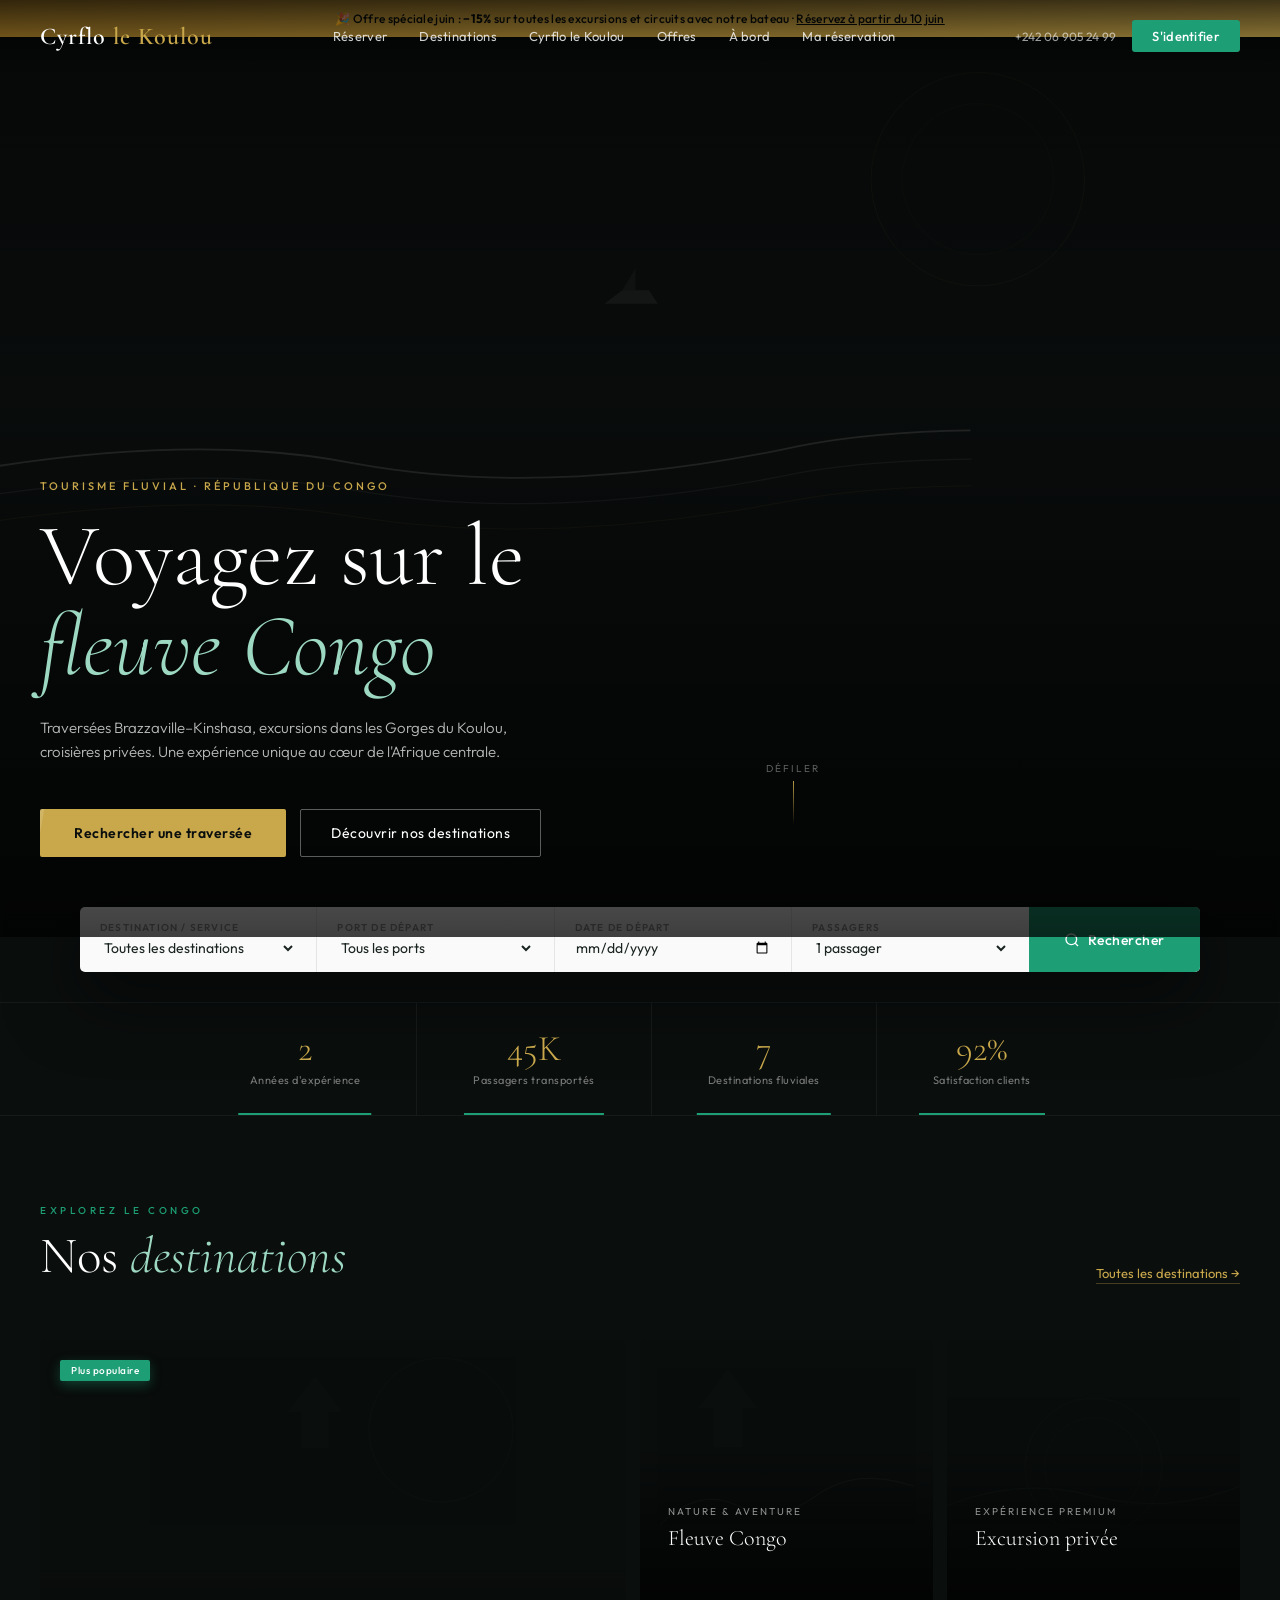
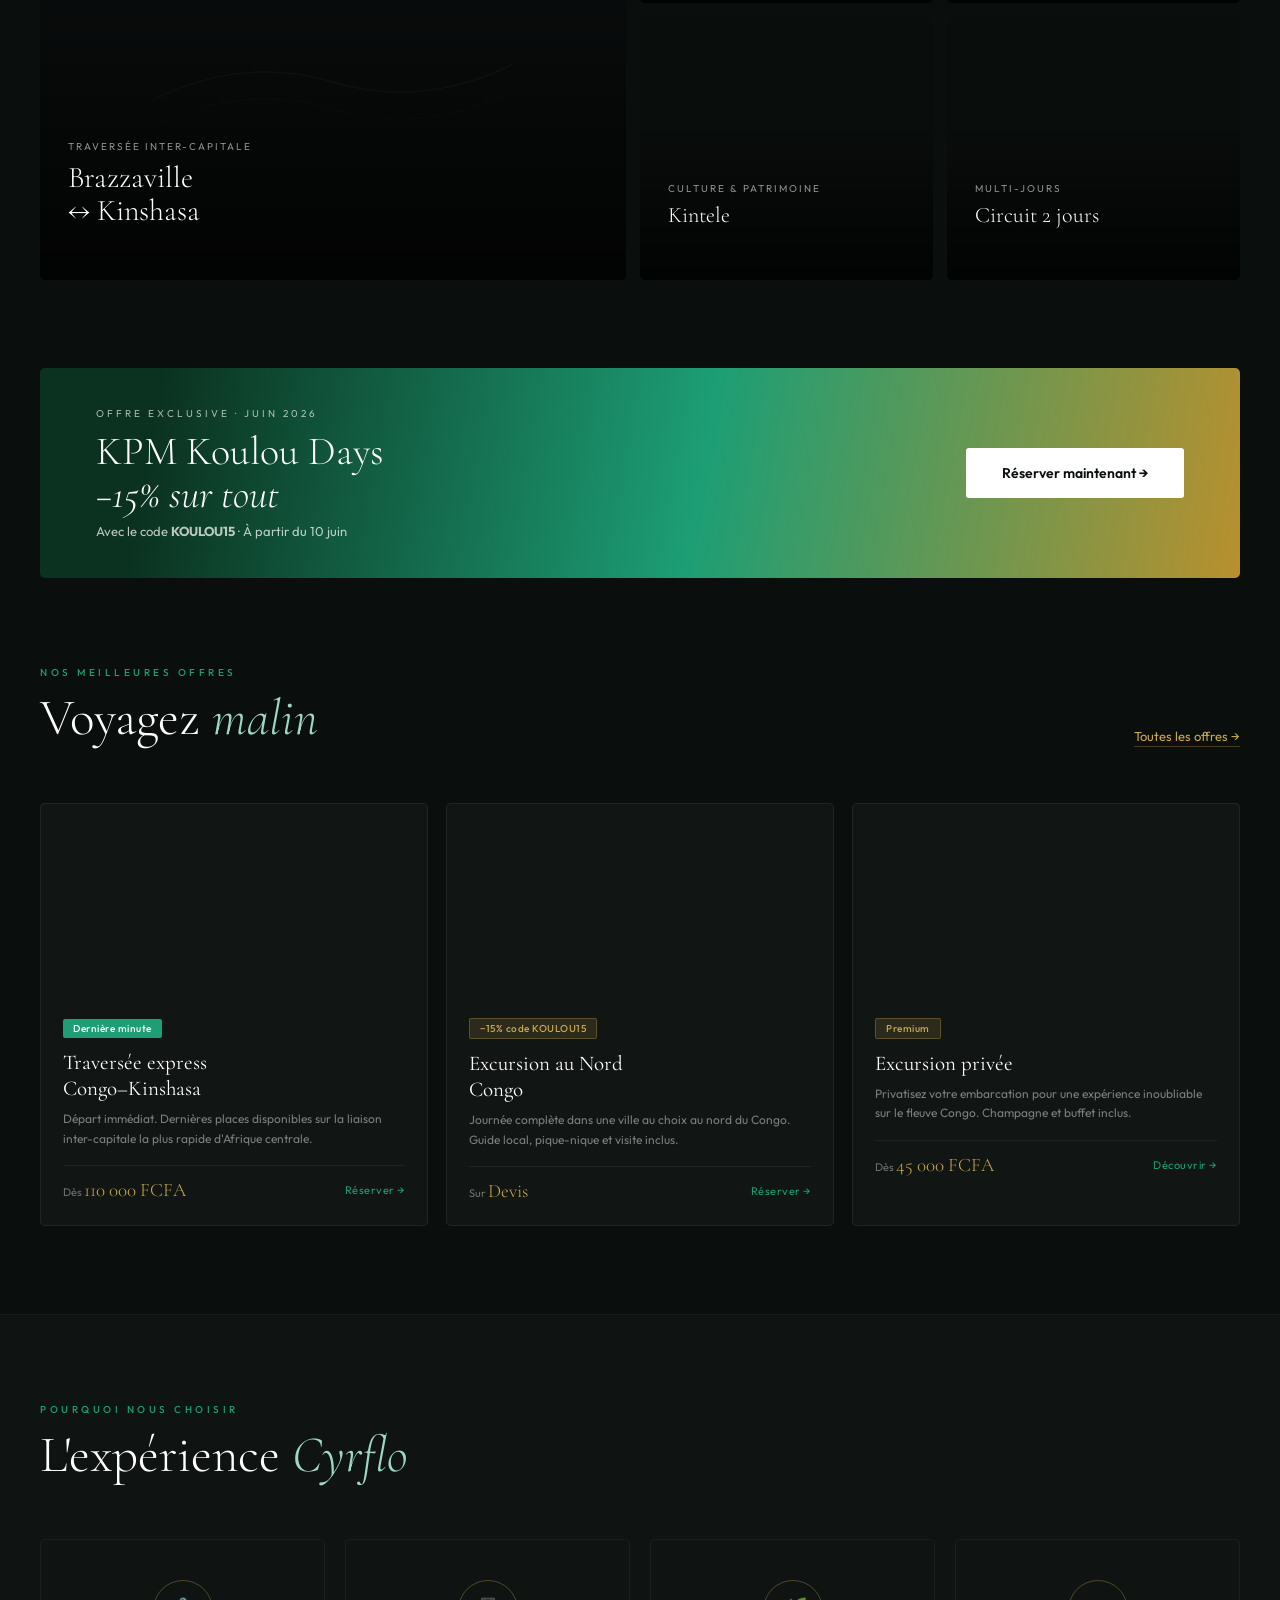
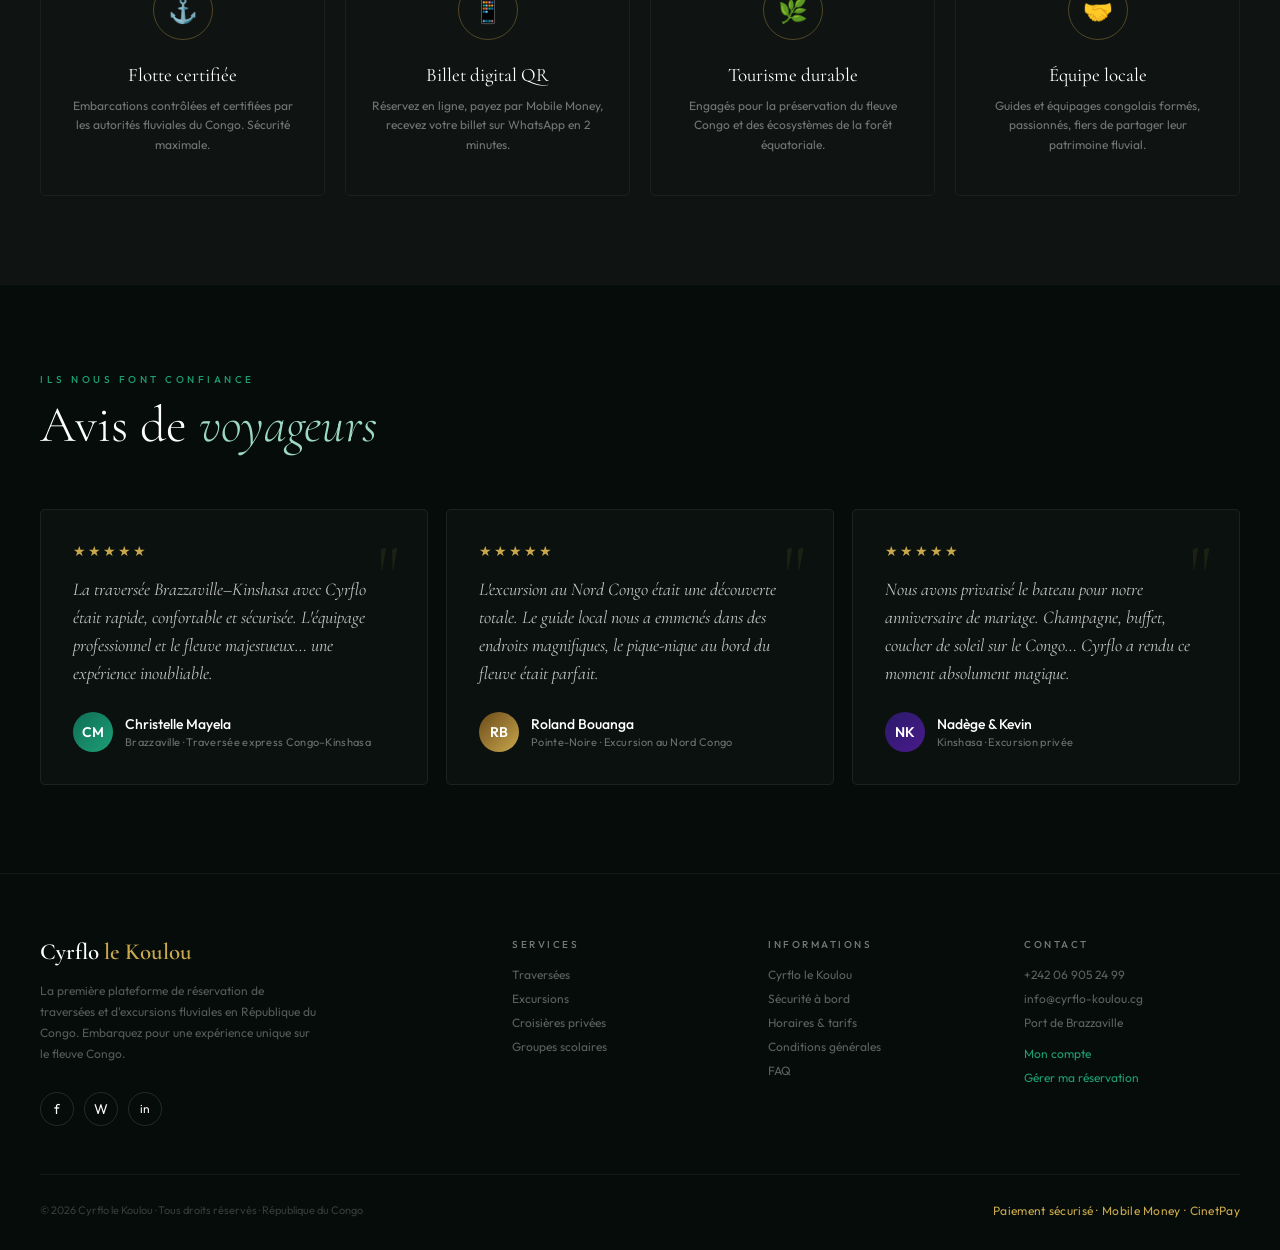
==== commit 101a5db0: "Add files via upload" ====
--- a/cyrflo_optimise.html
+++ b/cyrflo_optimise.html
@@ -86,7 +86,7 @@
 
 .hero-bg{
   position:absolute;inset:0;
-  background-image:url("images/image_07.png");
+  background-image:url("images/image_07.webp");
   background-size:cover;
   background-position:center 40%;
   z-index:0;
@@ -709,7 +709,7 @@
     <button class="see-all">Toutes les destinations →</button>
   </div>
   <div class="dest-grid">
-    <div class="dest-card big reveal" style="background:none"><div style="position:absolute;inset:0;background-image:url('images/image_01.jpeg');background-size:cover;background-position:center"></div>
+    <div class="dest-card big reveal" style="background:none"><div style="position:absolute;inset:0;background-image:url('images/image_01.webp');background-size:cover;background-position:center"></div>
       <div class="card-deco">
         <svg viewBox="0 0 400 600" fill="none" xmlns="http://www.w3.org/2000/svg" width="100%" height="100%">
           <path d="M0 400 Q100 350 200 380 Q300 410 400 360" stroke="white" stroke-width="1.5" fill="none" opacity="0.4"/>
@@ -729,7 +729,7 @@
         </div>
       </div>
     </div>
-    <div class="dest-card small reveal reveal-delay-1" style="background:none"><div style="position:absolute;inset:0;background-image:url('images/image_02.png');background-size:cover;background-position:center"></div>
+    <div class="dest-card small reveal reveal-delay-1" style="background:none"><div style="position:absolute;inset:0;background-image:url('images/image_02.webp');background-size:cover;background-position:center"></div>
       <div class="card-deco">
         <svg viewBox="0 0 300 250" fill="none" xmlns="http://www.w3.org/2000/svg" width="100%" height="100%">
           <path d="M20 180 Q60 140 100 160 Q140 180 180 150 Q220 120 280 140" stroke="white" stroke-width="1" fill="none" opacity="0.3"/>
@@ -743,7 +743,7 @@
         <div class="dest-price">Dès 15 000 FCFA</div>
       </div>
     </div>
-    <div class="dest-card small reveal reveal-delay-2" style="background:none"><div style="position:absolute;inset:0;background-image:url('images/image_03.png');background-size:cover;background-position:center"></div>
+    <div class="dest-card small reveal reveal-delay-2" style="background:none"><div style="position:absolute;inset:0;background-image:url('images/image_03.webp');background-size:cover;background-position:center"></div>
       <div class="card-deco">
         <svg viewBox="0 0 300 250" fill="none" xmlns="http://www.w3.org/2000/svg" width="100%" height="100%">
           <circle cx="150" cy="120" r="70" stroke="rgba(201,168,76,0.15)" stroke-width="1" fill="none"/>
@@ -758,7 +758,7 @@
         <div class="dest-price">Dès 45 000 FCFA</div>
       </div>
     </div>
-    <div class="dest-card small reveal reveal-delay-1" style="background:none"><div style="position:absolute;inset:0;background-image:url('images/image_04.jpeg');background-size:cover;background-position:center top"></div>
+    <div class="dest-card small reveal reveal-delay-1" style="background:none"><div style="position:absolute;inset:0;background-image:url('images/image_04.webp');background-size:cover;background-position:center top"></div>
       <div class="dest-overlay"></div>
       <div class="dest-content">
         <div class="dest-label">Culture & patrimoine</div>
@@ -799,7 +799,7 @@
   </div>
   <div class="offers-grid">
     <div class="offer-card reveal">
-      <div class="offer-img" style="background-image:url('images/image_01.jpeg');background-size:cover;background-position:center">
+      <div class="offer-img" style="background-image:url('images/image_01.webp');background-size:cover;background-position:center">
         <div class="offer-img-inner"></div>
       </div>
       <div class="offer-body">
@@ -813,7 +813,7 @@
       </div>
     </div>
     <div class="offer-card reveal reveal-delay-1">
-      <div class="offer-img" style="background-image:url('images/image_06.jpeg');background-size:cover;background-position:center">
+      <div class="offer-img" style="background-image:url('images/image_06.webp');background-size:cover;background-position:center">
         <div class="offer-img-inner"></div>
       </div>
       <div class="offer-body">
